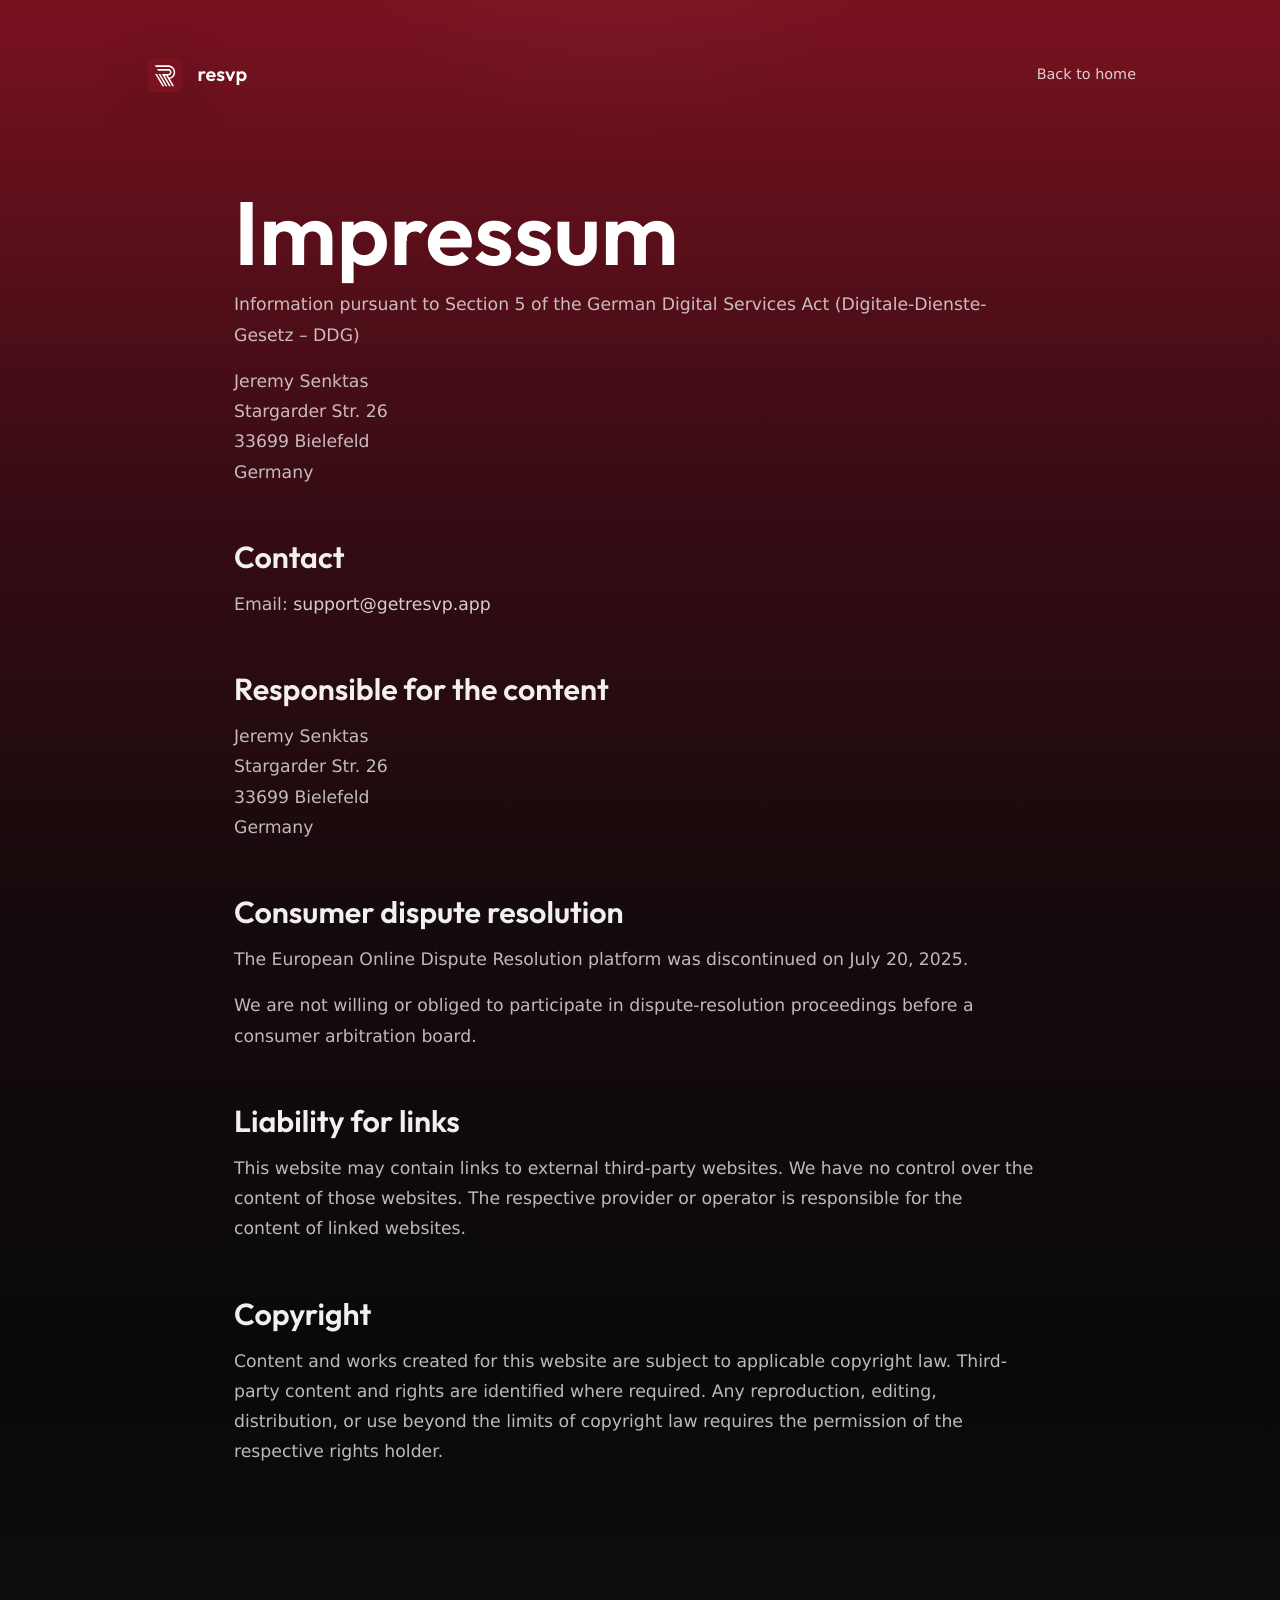
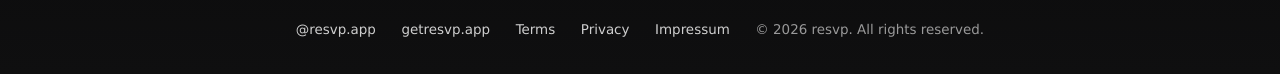
==== impressum/index.html @ 88c32de7 "Add legal pages and footer links" ====
<!DOCTYPE html>
<html lang="en">
<head>
  <meta charset="UTF-8">
  <meta name="viewport" content="width=device-width, initial-scale=1.0">
  <meta name="description" content="Impressum and provider identification for resvp.">
  <meta name="theme-color" content="#7A1220">
  <meta property="og:title" content="Impressum | resvp">
  <meta property="og:description" content="Provider identification, contact information, and legal notices for resvp.">
  <link rel="canonical" href="https://getresvp.app/impressum/">
  <link rel="preconnect" href="https://fonts.googleapis.com">
  <link rel="preconnect" href="https://fonts.gstatic.com" crossorigin>
  <link href="https://fonts.googleapis.com/css2?family=Outfit:wght@600&display=swap" rel="stylesheet">
  <link rel="stylesheet" href="/style.css">
  <title>Impressum | resvp</title>
</head>
<body class="legal-page">
  <header class="legal-header">
    <div class="legal-header-inner">
      <a class="legal-brand" href="/" aria-label="resvp home">
        <img class="legal-logo" src="/assets/logo.svg" alt="" width="1254" height="1254">
        <span>resvp</span>
      </a>
      <a class="legal-back-link" href="/">Back to home</a>
    </div>
  </header>

  <main class="legal-shell">
    <article class="legal-content">
      <h1>Impressum</h1>
<p>Information pursuant to Section 5 of the German Digital Services Act (Digitale-Dienste-Gesetz – DDG)</p>
        <p class="legal-address">Jeremy Senktas<br>Stargarder Str. 26<br>33699 Bielefeld<br>Germany</p>

      <section>
        <h2>Contact</h2>
        <p>Email: <a href="mailto:support@getresvp.app">support@getresvp.app</a></p>
      </section>

      <section>
        <h2>Responsible for the content</h2>
        <p class="legal-address">Jeremy Senktas<br>Stargarder Str. 26<br>33699 Bielefeld<br>Germany</p>
      </section>

      <section>
        <h2>Consumer dispute resolution</h2>
        <p>The European Online Dispute Resolution platform was discontinued on July 20, 2025.</p>
        <p>We are not willing or obliged to participate in dispute-resolution proceedings before a consumer arbitration board.</p>
      </section>

      <section>
        <h2>Liability for links</h2>
        <p>This website may contain links to external third-party websites. We have no control over the content of those websites. The respective provider or operator is responsible for the content of linked websites.</p>
      </section>

      <section>
        <h2>Copyright</h2>
        <p>Content and works created for this website are subject to applicable copyright law. Third-party content and rights are identified where required. Any reproduction, editing, distribution, or use beyond the limits of copyright law requires the permission of the respective rights holder.</p>
      </section>
    </article>
  </main>

  <footer class="site-footer">
    <nav class="footer-links" aria-label="Footer">
      <a href="https://www.instagram.com/resvp.app" aria-label="resvp on Instagram">@resvp.app</a>
      <a href="https://getresvp.app">getresvp.app</a>
      <a href="/terms/">Terms</a>
      <a href="/privacy/">Privacy</a>
      <a href="/impressum/">Impressum</a>
    </nav>
    <p>&copy; 2026 resvp. All rights reserved.</p>
  </footer>
</body>
</html>
---- style.css ----
:root {
  color-scheme: dark;
  --brand-red: #7a1220;
  --near-black: #0f0f10;
  --ink: #ffffff;
  --muted: rgba(255, 255, 255, 0.72);
  --soft: rgba(255, 255, 255, 0.15);
  --hairline: rgba(255, 255, 255, 0.18);
  --device-edge: #1b1b1d;
  --device-side: #050506;
  --device-screen: #070708;
  --font-display: "Outfit", "SF Pro Display", -apple-system, BlinkMacSystemFont, "Segoe UI", sans-serif;
  --font-body: "SF Pro Text", -apple-system, BlinkMacSystemFont, "Segoe UI", system-ui, sans-serif;
}

* {
  box-sizing: border-box;
}

html {
  min-height: 100%;
  background: var(--near-black);
}

body {
  min-height: 100vh;
  margin: 0;
  color: var(--ink);
  font-family: var(--font-body);
  background:
    radial-gradient(circle at 48% -8%, rgba(255, 255, 255, 0.035), transparent 18rem),
    linear-gradient(180deg, var(--brand-red) 0%, #3a0c14 28%, #160a0c 54%, #090909 82%, var(--near-black) 100%);
  letter-spacing: 0;
  text-rendering: geometricPrecision;
  -webkit-font-smoothing: antialiased;
}

body::before {
  position: fixed;
  inset: 0;
  z-index: -1;
  pointer-events: none;
  content: "";
  background:
    linear-gradient(180deg, rgba(9, 9, 9, 0.1) 0%, rgba(9, 9, 9, 0.5) 58%, rgba(9, 9, 9, 0.92) 100%),
    radial-gradient(ellipse at 55% 64%, rgba(122, 18, 32, 0.08), transparent 30rem);
}

img {
  display: block;
  max-width: 100%;
}

a {
  color: inherit;
  text-decoration: none;
}

a:focus-visible {
  outline: 2px solid rgba(255, 255, 255, 0.82);
  outline-offset: 4px;
  border-radius: 6px;
}

.page-shell {
  width: min(100%, 1240px);
  min-height: calc(100vh - 86px);
  margin: 0 auto;
  padding: clamp(36px, 7vw, 82px) clamp(20px, 5vw, 64px) 0;
}

.hero {
  display: grid;
  grid-template-columns: minmax(0, 0.92fr) minmax(330px, 1.08fr);
  align-items: center;
  min-height: calc(100vh - 86px);
  gap: clamp(34px, 6vw, 92px);
}

.hero__content {
  display: flex;
  flex-direction: column;
  align-items: flex-start;
  max-width: 560px;
  padding-bottom: clamp(16px, 4vw, 56px);
}

.hero__logo {
  width: clamp(102px, 13.75vw, 178px);
  height: auto;
  margin-bottom: clamp(12px, 1.8vw, 20px);
  filter: drop-shadow(0 18px 36px rgba(0, 0, 0, 0.24));
}

.hero__wordmark,
h1 {
  margin: 0;
  font-family: var(--font-display);
  font-weight: 600;
  letter-spacing: 0;
}

.hero__wordmark {
  font-size: clamp(4rem, 9.7vw, 7.9rem);
  line-height: 0.82;
}

h1 {
  max-width: 12ch;
  margin-top: clamp(22px, 3vw, 34px);
  font-size: clamp(2.8rem, 5.45vw, 5.1rem);
  line-height: 0.94;
}

.hero__subhead {
  max-width: 32rem;
  margin: clamp(18px, 2.8vw, 28px) 0 0;
  color: rgba(255, 255, 255, 0.74);
  font-size: clamp(1.04rem, 1.8vw, 1.28rem);
  line-height: 1.45;
}

.hero__availability {
  display: flex;
  flex-direction: column;
  align-items: flex-start;
  gap: 0.62rem;
  margin: clamp(30px, 4vw, 48px) 0 0;
}

.hero__availability-text {
  color: rgba(255, 255, 255, 0.58);
  font-size: clamp(0.82rem, 1.2vw, 0.94rem);
  font-weight: 500;
  line-height: 1;
}

.app-store-badge {
  display: inline-flex;
  align-items: center;
  gap: 0.42rem;
  min-height: 2.35rem;
  padding: 0.46rem 0.78rem 0.48rem 0.66rem;
  border: 1px solid rgba(255, 255, 255, 0.58);
  border-radius: 8px;
  color: #ffffff;
  background: #050505;
  box-shadow: 0 16px 36px rgba(0, 0, 0, 0.28);
}

.app-store-badge__mark {
  width: 1.02rem;
  height: 1.24rem;
  background: #ffffff;
  -webkit-mask:
    url("data:image/svg+xml,%3Csvg viewBox='0 0 28 34' xmlns='http://www.w3.org/2000/svg'%3E%3Cpath d='M22.2 18.1c0-3.6 3-5.3 3.1-5.4-1.7-2.5-4.3-2.8-5.2-2.8-2.2-.2-4.3 1.3-5.4 1.3-1.1 0-2.8-1.3-4.7-1.2-2.4 0-4.6 1.4-5.8 3.5-2.5 4.3-.6 10.6 1.8 14.1 1.2 1.7 2.6 3.6 4.5 3.5 1.8-.1 2.5-1.1 4.6-1.1 2.2 0 2.8 1.1 4.7 1.1 1.9 0 3.2-1.7 4.4-3.4 1.4-2 1.9-3.9 2-4-.1-.1-3.9-1.5-4-5.6ZM18.7 7.6c1-1.2 1.7-2.9 1.5-4.6-1.5.1-3.3 1-4.3 2.2-1 1.1-1.8 2.8-1.6 4.5 1.7.1 3.4-.9 4.4-2.1Z'/%3E%3C/svg%3E") center / contain no-repeat;
  mask:
    url("data:image/svg+xml,%3Csvg viewBox='0 0 28 34' xmlns='http://www.w3.org/2000/svg'%3E%3Cpath d='M22.2 18.1c0-3.6 3-5.3 3.1-5.4-1.7-2.5-4.3-2.8-5.2-2.8-2.2-.2-4.3 1.3-5.4 1.3-1.1 0-2.8-1.3-4.7-1.2-2.4 0-4.6 1.4-5.8 3.5-2.5 4.3-.6 10.6 1.8 14.1 1.2 1.7 2.6 3.6 4.5 3.5 1.8-.1 2.5-1.1 4.6-1.1 2.2 0 2.8 1.1 4.7 1.1 1.9 0 3.2-1.7 4.4-3.4 1.4-2 1.9-3.9 2-4-.1-.1-3.9-1.5-4-5.6ZM18.7 7.6c1-1.2 1.7-2.9 1.5-4.6-1.5.1-3.3 1-4.3 2.2-1 1.1-1.8 2.8-1.6 4.5 1.7.1 3.4-.9 4.4-2.1Z'/%3E%3C/svg%3E") center / contain no-repeat;
}

.app-store-badge__copy {
  display: grid;
  font-family: var(--font-body);
  font-size: 1.02rem;
  font-weight: 700;
  line-height: 1;
  letter-spacing: 0;
}

.device-stage {
  position: relative;
  width: min(100%, 660px);
  min-height: clamp(540px, 67vw, 760px);
  justify-self: center;
  isolation: isolate;
}

.device-stage::before {
  position: absolute;
  right: 0;
  bottom: 7%;
  left: 0;
  z-index: -1;
  height: 22%;
  border-radius: 50%;
  content: "";
  background: radial-gradient(ellipse, rgba(0, 0, 0, 0.52), transparent 70%);
  filter: blur(10px);
}

.iphone {
  position: absolute;
  margin: 0;
  aspect-ratio: 962 / 1978;
  border-radius: 11.2% / 5.2%;
  box-shadow:
    0 32px 72px rgba(0, 0, 0, 0.48),
    0 10px 24px rgba(0, 0, 0, 0.32);
}

.iphone__screen {
  position: absolute;
  top: 1.72%;
  right: 4.16%;
  bottom: 1.67%;
  left: 4.37%;
  overflow: hidden;
  z-index: 1;
  border-radius: 8.8% / 4.05%;
  background: var(--device-screen);
}

.iphone__frame {
  position: absolute;
  inset: 0;
  z-index: 2;
  width: 100%;
  height: 100%;
  object-fit: contain;
  pointer-events: none;
  user-select: none;
}

.iphone__screen img {
  width: 100%;
  height: 100%;
  object-fit: cover;
}

.iphone--front {
  left: 2%;
  bottom: 0;
  z-index: 2;
  width: clamp(250px, 29vw, 342px);
  transform: none;
}

.iphone--rear {
  right: 2%;
  bottom: 5.5%;
  z-index: 1;
  width: clamp(238px, 27.4vw, 324px);
  opacity: 1;
  filter: saturate(0.96) brightness(0.93);
  transform: none;
}

.site-footer {
  display: flex;
  align-items: center;
  justify-content: center;
  gap: clamp(14px, 2vw, 26px);
  min-height: 86px;
  padding: 22px;
  color: rgba(255, 255, 255, 0.58);
  font-size: 0.84rem;
}

.footer-links {
  display: flex;
  align-items: center;
  justify-content: center;
  flex-wrap: wrap;
  gap: clamp(14px, 2vw, 26px);
}

.site-footer a,
.legal-content a,
.legal-back-link {
  color: rgba(255, 255, 255, 0.8);
  transition: color 160ms ease;
}

.site-footer a:hover,
.legal-content a:hover,
.legal-back-link:hover {
  color: #ffffff;
}

.site-footer p {
  margin: 0;
}


.legal-page {
  min-height: 100vh;
}

.legal-header {
  width: min(100%, 1120px);
  margin: 0 auto;
  padding: clamp(28px, 5vw, 54px) clamp(20px, 5vw, 64px) 0;
}

.legal-header-inner {
  display: flex;
  align-items: center;
  justify-content: space-between;
  gap: 1rem;
}

.legal-brand {
  display: inline-flex;
  align-items: center;
  gap: 0.72rem;
  color: #ffffff;
  font-family: var(--font-display);
  font-size: 1.24rem;
  font-weight: 600;
  line-height: 1;
}

.legal-logo {
  width: 42px;
  height: 42px;
  filter: drop-shadow(0 14px 26px rgba(0, 0, 0, 0.24));
}

.legal-back-link {
  font-size: 0.9rem;
}

.legal-shell {
  width: min(100%, 940px);
  margin: 0 auto;
  padding: clamp(58px, 8vw, 96px) clamp(20px, 5vw, 64px) clamp(72px, 10vw, 120px);
}

.legal-content {
  max-width: 800px;
}

.legal-content h1,
.legal-content h2 {
  margin: 0;
  font-family: var(--font-display);
  font-weight: 600;
  letter-spacing: 0;
}

.legal-content h1 {
  max-width: 12ch;
  color: #ffffff;
  font-size: clamp(3rem, 7vw, 5.8rem);
  line-height: 0.92;
}

.legal-meta {
  margin: 1.2rem 0 0;
  color: rgba(255, 255, 255, 0.54);
  font-size: 0.95rem;
  line-height: 1.5;
}

.legal-content section {
  margin-top: clamp(34px, 5vw, 52px);
}

.legal-content h2 {
  color: rgba(255, 255, 255, 0.94);
  font-size: clamp(1.35rem, 2.6vw, 1.9rem);
  line-height: 1.12;
}

.legal-content p,
.legal-content li {
  color: rgba(255, 255, 255, 0.72);
  font-size: clamp(1rem, 1.4vw, 1.08rem);
  line-height: 1.75;
}

.legal-content p {
  margin: 1rem 0 0;
}

.legal-content ul {
  margin: 1rem 0 0;
  padding-left: 1.2rem;
}

.legal-content li + li {
  margin-top: 0.58rem;
}

.legal-content strong {
  color: rgba(255, 255, 255, 0.86);
  font-weight: 700;
}

.legal-address {
  white-space: normal;
}

@media (max-width: 860px) {
  .page-shell {
    min-height: auto;
    padding-top: 34px;
  }

  .hero {
    grid-template-columns: 1fr;
    min-height: auto;
    gap: 28px;
  }

  .hero__content {
    align-items: center;
    max-width: none;
    padding-bottom: 0;
    text-align: center;
  }

  h1 {
    max-width: 8.5ch;
    margin-top: 48px;
  }

  .hero__subhead {
    max-width: 18rem;
  }

  .hero__availability {
    align-items: center;
  }

  .device-stage {
    min-height: clamp(500px, 126vw, 680px);
    margin: 8px 0 96px;
  }

  .iphone--front {
    left: 0;
    width: clamp(214px, 58vw, 318px);
    transform: none;
  }

  .iphone--rear {
    right: 0;
    bottom: 8%;
    width: clamp(208px, 56vw, 298px);
    transform: none;
  }

  .site-footer {
    flex-wrap: wrap;
    row-gap: 10px;
    padding-top: 10px;
  }
}

@media (max-width: 430px) {
  .page-shell {
    padding-right: 16px;
    padding-left: 16px;
  }

  .hero__wordmark {
    font-size: clamp(3.7rem, 18vw, 4.8rem);
  }

  .hero__logo {
    margin-bottom: 6px;
  }

  .hero {
    gap: 0;
  }

  h1 {
    margin-top: 54px;
    font-size: clamp(2.35rem, 11.4vw, 3.2rem);
    line-height: 0.98;
  }

  .device-stage {
    width: 100%;
    min-height: 492px;
    margin-top: 76px;
    margin-bottom: 128px;
  }

  .site-footer {
    display: grid;
    grid-template-columns: 1fr 1fr;
    text-align: center;
  }

  .footer-links {
    grid-column: 1 / -1;
  }

  .site-footer p {
    grid-column: 1 / -1;
  }
}
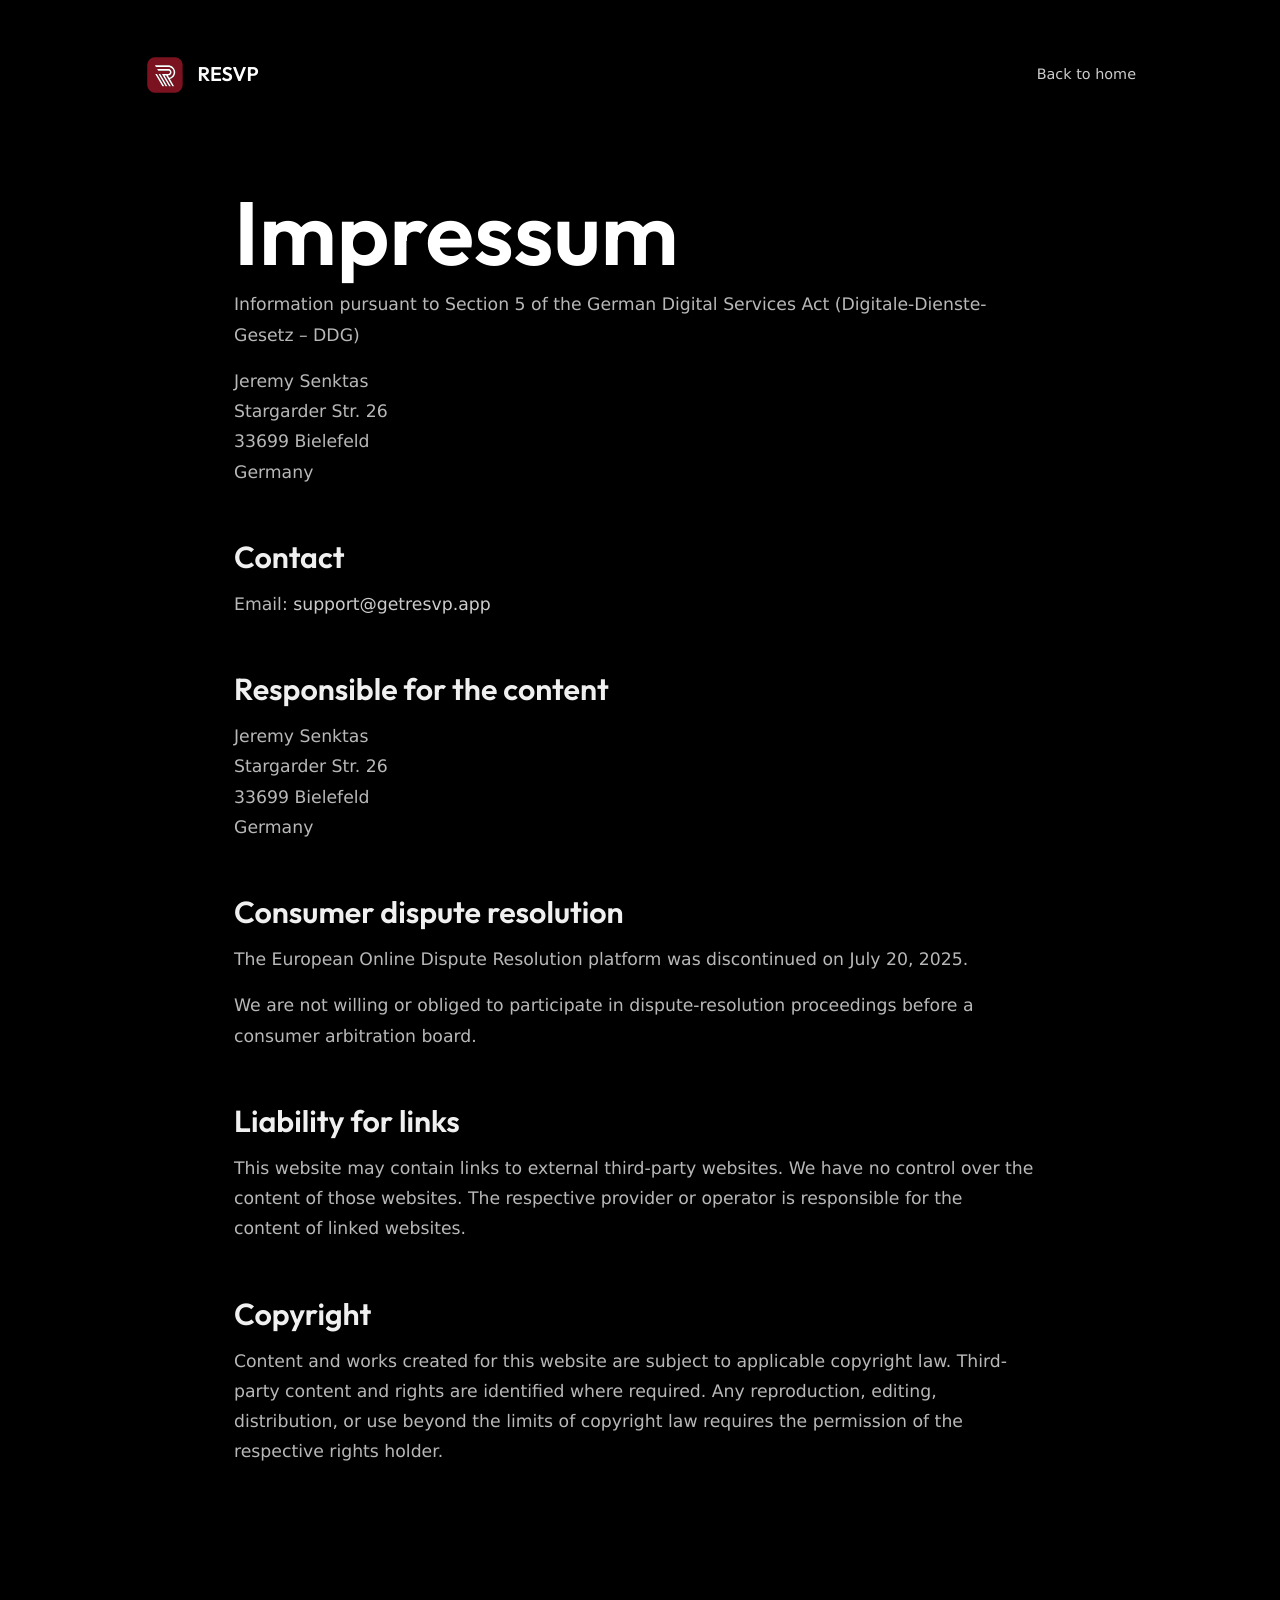
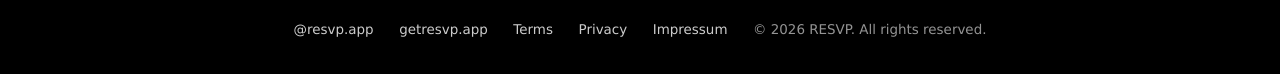
==== commit 131e0981: "Refine RESVP branding and refresh landing page" ====
--- a/impressum/index.html
+++ b/impressum/index.html
@@ -3,23 +3,23 @@
 <head>
   <meta charset="UTF-8">
   <meta name="viewport" content="width=device-width, initial-scale=1.0">
-  <meta name="description" content="Impressum and provider identification for resvp.">
+  <meta name="description" content="Impressum and provider identification for RESVP.">
   <meta name="theme-color" content="#7A1220">
-  <meta property="og:title" content="Impressum | resvp">
-  <meta property="og:description" content="Provider identification, contact information, and legal notices for resvp.">
+  <meta property="og:title" content="Impressum | RESVP">
+  <meta property="og:description" content="Provider identification, contact information, and legal notices for RESVP.">
   <link rel="canonical" href="https://getresvp.app/impressum/">
   <link rel="preconnect" href="https://fonts.googleapis.com">
   <link rel="preconnect" href="https://fonts.gstatic.com" crossorigin>
   <link href="https://fonts.googleapis.com/css2?family=Outfit:wght@600&display=swap" rel="stylesheet">
   <link rel="stylesheet" href="/style.css">
-  <title>Impressum | resvp</title>
+  <title>Impressum | RESVP</title>
 </head>
 <body class="legal-page">
   <header class="legal-header">
     <div class="legal-header-inner">
-      <a class="legal-brand" href="/" aria-label="resvp home">
+      <a class="legal-brand" href="/" aria-label="RESVP home">
         <img class="legal-logo" src="/assets/logo.svg" alt="" width="1254" height="1254">
-        <span>resvp</span>
+        <span>RESVP</span>
       </a>
       <a class="legal-back-link" href="/">Back to home</a>
     </div>
@@ -61,13 +61,13 @@
 
   <footer class="site-footer">
     <nav class="footer-links" aria-label="Footer">
-      <a href="https://www.instagram.com/resvp.app" aria-label="resvp on Instagram">@resvp.app</a>
+      <a href="https://www.instagram.com/resvp.app" aria-label="RESVP on Instagram">@resvp.app</a>
       <a href="https://getresvp.app">getresvp.app</a>
       <a href="/terms/">Terms</a>
       <a href="/privacy/">Privacy</a>
       <a href="/impressum/">Impressum</a>
     </nav>
-    <p>&copy; 2026 resvp. All rights reserved.</p>
+    <p>&copy; 2026 RESVP. All rights reserved.</p>
   </footer>
 </body>
 </html>
--- a/style.css
+++ b/style.css
@@ -29,7 +29,7 @@
   font-family: var(--font-body);
   background:
     radial-gradient(circle at 48% -8%, rgba(255, 255, 255, 0.035), transparent 18rem),
-    linear-gradient(180deg, var(--brand-red) 0%, #3a0c14 28%, #160a0c 54%, #090909 82%, var(--near-black) 100%);
+    linear-gradient(180deg, #22070c 0%, #1b070b 28%, #160a0c 54%, #090909 82%, var(--near-black) 100%);
   letter-spacing: 0;
   text-rendering: geometricPrecision;
   -webkit-font-smoothing: antialiased;
@@ -101,12 +101,16 @@
 }
 
 .hero__wordmark {
+  font-family: "Big Shoulders Display", "Arial Narrow", "Outfit", sans-serif;
+  font-weight: 700;
+  font-style: normal;
+  letter-spacing: 0;
   font-size: clamp(4rem, 9.7vw, 7.9rem);
   line-height: 0.82;
 }
 
 h1 {
-  max-width: 12ch;
+  max-width: 13.5ch;
   margin-top: clamp(22px, 3vw, 34px);
   font-size: clamp(2.8rem, 5.45vw, 5.1rem);
   line-height: 0.94;
@@ -284,6 +288,11 @@
 
 .legal-page {
   min-height: 100vh;
+  background: #000000;
+}
+
+.legal-page::before {
+  content: none;
 }
 
 .legal-header {
@@ -411,12 +420,12 @@
   }
 
   h1 {
-    max-width: 8.5ch;
+    max-width: 12ch;
     margin-top: 48px;
   }
 
   .hero__subhead {
-    max-width: 18rem;
+    max-width: 34rem;
   }
 
   .hero__availability {
